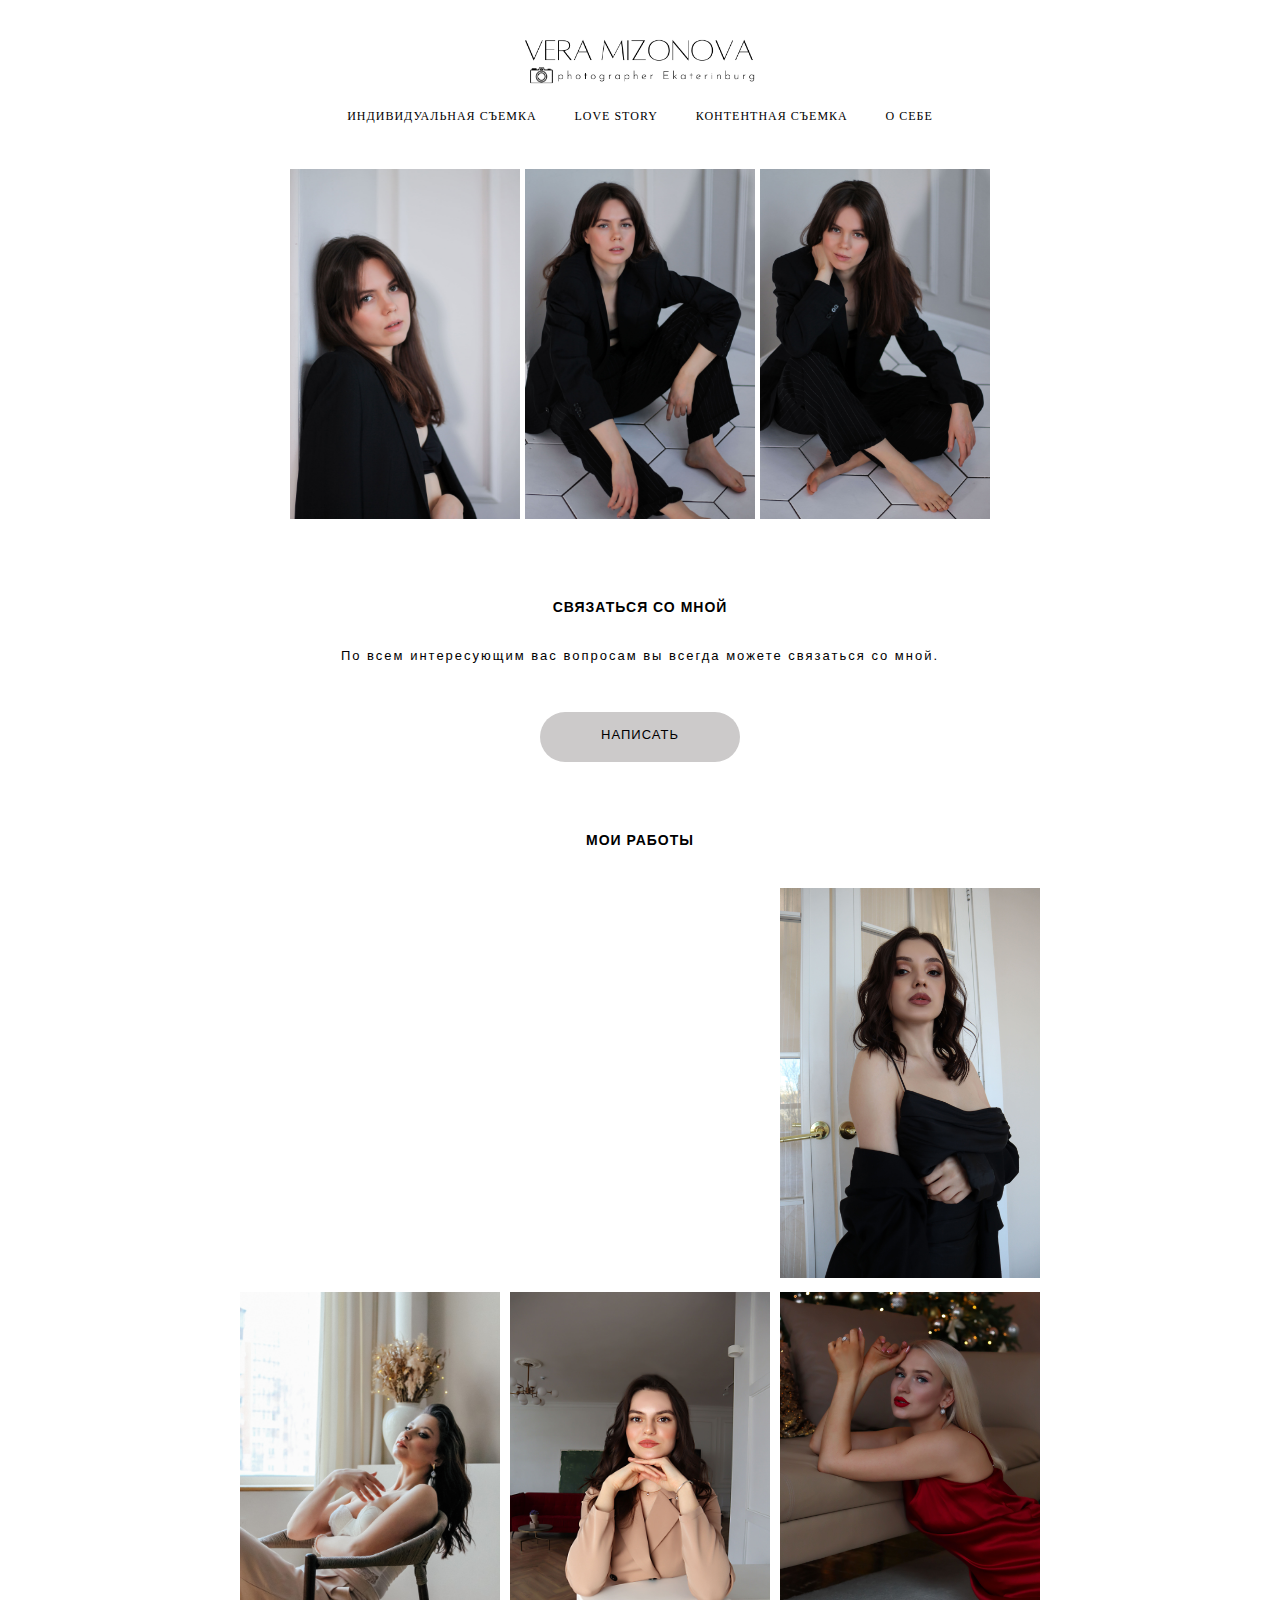
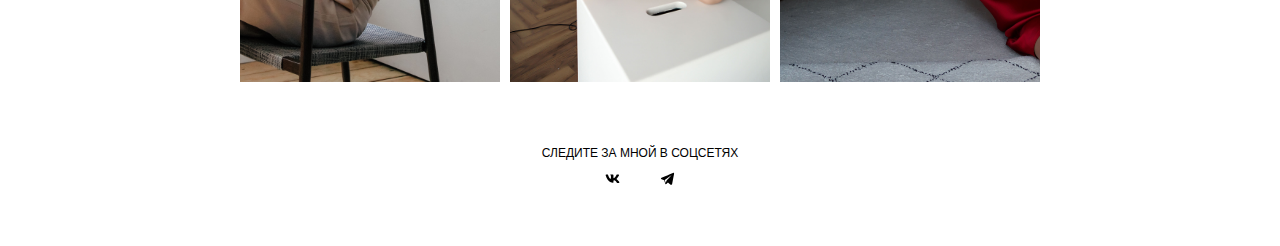
==== index.html @ 2388aeb0 "Add files via upload" ====
<!DOCTYPE html>
<html lang="en">
<head>
    <meta charset="UTF-8">
    <meta http-equiv="X-UA-Compatible" content="IE=edge">
    <meta name="viewport" content="width=device-width, initial-scale=1.0">
    <title>foto_by_mizonova</title>
    <link rel="stylesheet" href="https://unpkg.com/swiper@8/swiper-bundle.min.css"/>
    <link rel="stylesheet" href="css/style.css">
</head>
<body>
    <div class="site-container container">
        <header class="header">
            <a href="#" class="header__logo"></a>
            <nav class="header__nav">
                <ul class="header__list">
                    <li class="list-item">
                        <a href="individual.html" class="list-link">Индивидуальная съемка</a>
                    </li>
                    <li class="list-item">
                        <a href="lovestory.html" class="list-link">Love Story</a>
                    </li>
                    <li class="list-item">
                        <a href="content.html" class="list-link">Контентная съемка</a>
                    </li>
                    <li class="list-item">
                        <a href="contacts.html" class="list-link">О себе</a>
                    </li>
                </ul>
            </nav>
            <button class="burger btn-reset">
                <span class="burger__line"></span>
            </button>
        </header>
        <main class="main container">
            <div class="swiper">
                <div class="swiper-wrapper">
                    <div class="swiper-slide">
                        <div class="slide-content slide-1"></div>
                    </div>
                    <div class="swiper-slide">
                        <div class="slide-content slide-2"></div>
                    </div>
                    <div class="swiper-slide">
                        <div class="slide-content slide-3"></div>
                    </div>
                    <div class="swiper-slide">
                        <div class="slide-content slide-4"></div>
                    </div>
                    <div class="swiper-slide">
                        <div class="slide-content slide-5"></div>
                    </div>
                    <div class="swiper-slide">
                        <div class="slide-content slide-6"></div>
                    </div>
                    <div class="swiper-slide">
                        <div class="slide-content slide-7"></div>
                    </div>
                    <div class="swiper-slide">
                        <div class="slide-content slide-8"></div>
                    </div>
                    <div class="swiper-slide">
                        <div class="slide-content slide-9"></div>
                    </div>
                    <div class="swiper-slide">
                        <div class="slide-content slide-10"></div>
                    </div>
                    <div class="swiper-slide">
                        <div class="slide-content slide-11"></div>
                    </div>
                    <div class="swiper-slide">
                        <div class="slide-content slide-12"></div>
                    </div>
                </div>
            </div>
        </main>

        <section class="descr container">
            <h2 class="descr__title">Связаться со мной</h2>
            <div class="descr__text">
                По всем интересующим вас вопросам вы всегда можете связаться со мной.
            </div>
            <a href="https://wa.me/79655162667" class="descr__link">Написать</a>
            <!-- <button class="descr__btn btn-reset">Написать</button> -->
        </section>

        <section class="portfolio container">
            <h2 class="portfolio__title">Мои работы</h2>
            <ul class="portfolio__list grid">
                <li class="portfolio__item">
                    <img src="img/16.jpg" alt="" class="portfolio__img">
                </li>
                <li class="portfolio__item">
                    <img src="img/25.jpg" alt="" class="portfolio__img">
                </li>
                <li class="portfolio__item">
                    <img src="img/23.jpg" alt="" class="portfolio__img">
                </li>
                <li class="portfolio__item">
                    <img src="img/1.jpg" alt="" class="portfolio__img">
                </li>
                <li class="portfolio__item">
                    <img src="img/32.jpg" alt="" class="portfolio__img">
                </li>
                <li class="portfolio__item">
                    <img src="img/28.jpg" alt="" class="portfolio__img">
                </li>
            </ul>
        </section>
        <section class="social container">
            <h2 class="social__title">Следите за мной в соцсетях</h2>
            <ul class="social__list">
                <li class="social__item">
                    <a href="https://vk.com/foto_by_mizonova" class="social__link social__link-vk"></a>
                </li>
                <li class="social__item">
                    <a href="https://t.me/Mizonova_Foto" class="social__link social__link-tm"></a>
                </li>
            </ul>
        </section>

    </div>
    <script src="https://unpkg.com/swiper@8/swiper-bundle.min.js"></script>
    <script src="js/script.js"></script>
</body>
</html>
---- css/style.css ----
@import 'variables.css';
@import 'fonts.css';
@import 'global.css';
@import 'normalize.css';
@import 'overall.css';

@import 'components/header.css';
@import 'components/main.css';
@import 'components/descr.css';
@import 'components/portfolio.css';
@import 'components/social.css';
@import 'components/individual-descr.css';
@import 'components/individual__portfolio.css';

@import 'components/lovestory__descr.css';
@import 'components/lovestory__portfolio.css';

@import 'components/content__descr.css';
@import 'components/content__portfolio.css';

@import 'components/contacts.css';
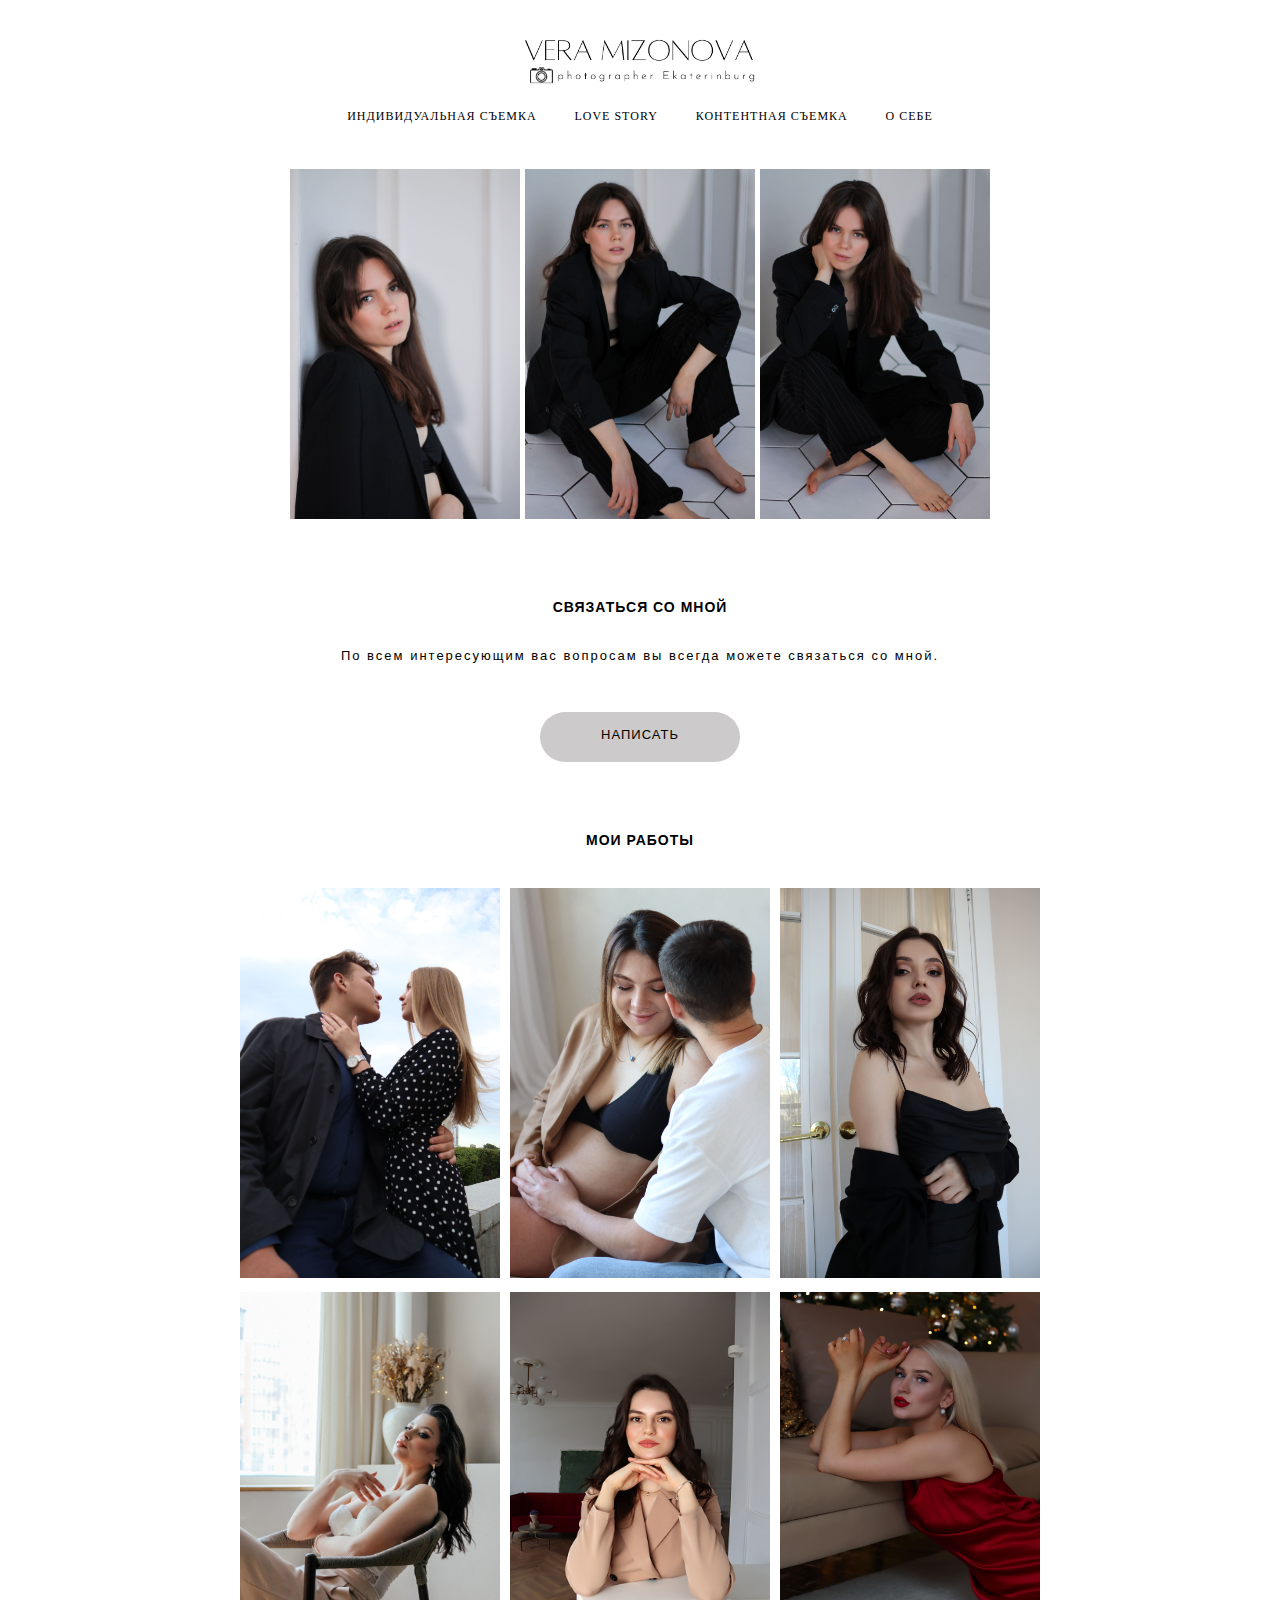
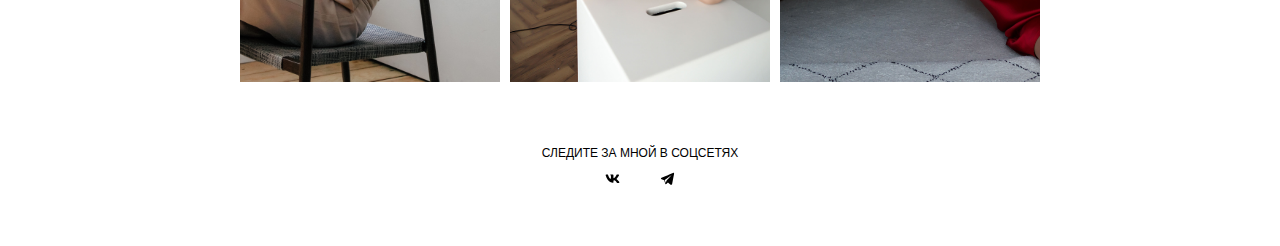
==== commit 12a3ab5d: "Update index.html" ====
--- a/index.html
+++ b/index.html
@@ -88,10 +88,10 @@
             <h2 class="portfolio__title">Мои работы</h2>
             <ul class="portfolio__list grid">
                 <li class="portfolio__item">
-                    <img src="img/16.jpg" alt="" class="portfolio__img">
+                    <img src="img/16.JPG" alt="" class="portfolio__img">
                 </li>
                 <li class="portfolio__item">
-                    <img src="img/25.jpg" alt="" class="portfolio__img">
+                    <img src="img/25.JPG" alt="" class="portfolio__img">
                 </li>
                 <li class="portfolio__item">
                     <img src="img/23.jpg" alt="" class="portfolio__img">
@@ -123,4 +123,4 @@
     <script src="https://unpkg.com/swiper@8/swiper-bundle.min.js"></script>
     <script src="js/script.js"></script>
 </body>
-</html>+</html>
